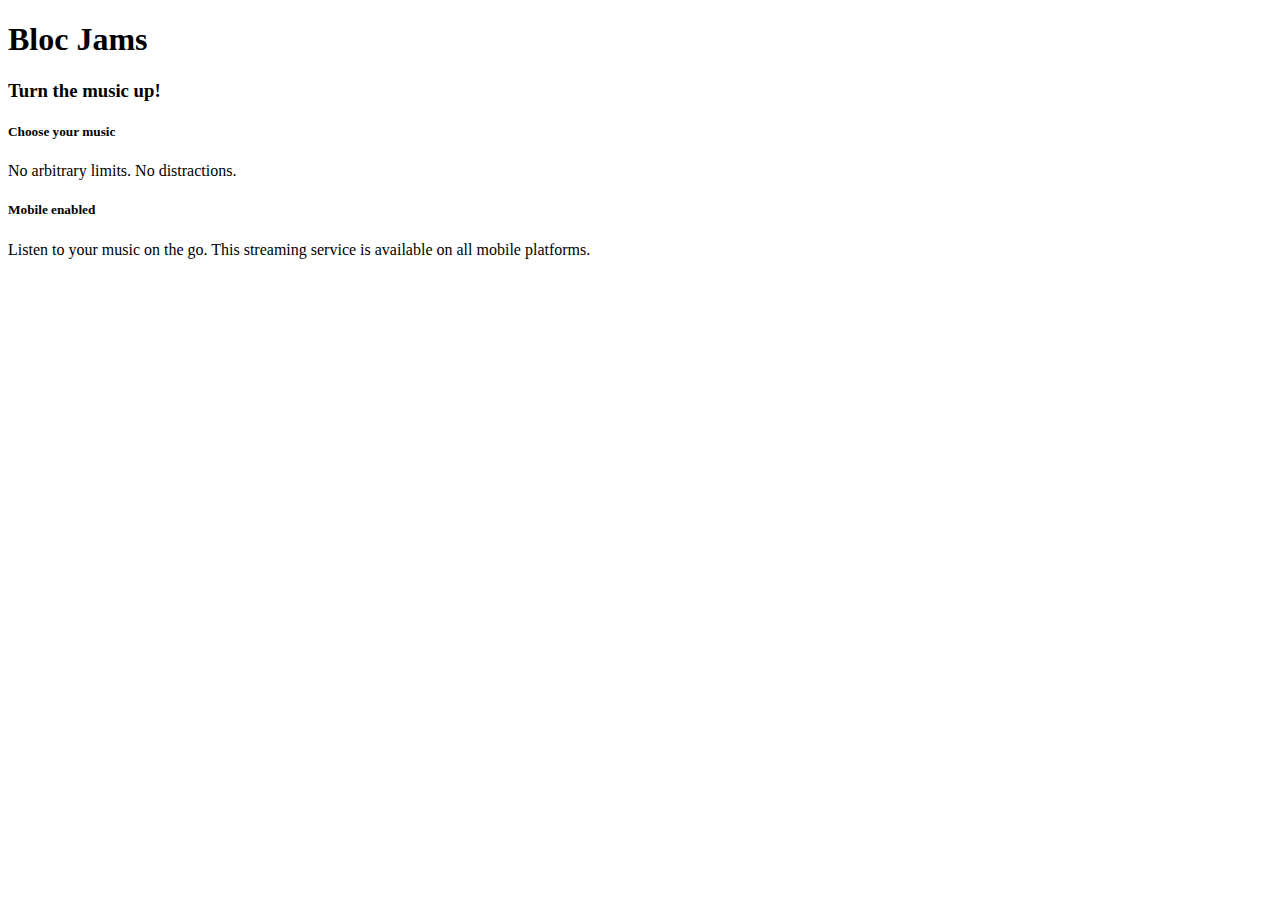
==== index.html @ 7e933cb6 "as-6-basic-structure: modified" ====
<!DOCTYPE html>
<html>
	<head>
		<title>Bloc Jams</title>
	</head>
	<body>
	
		<nav>
			
		</nav>
		
		<section> <!-- hero bar -->
			<h1>Bloc Jams</h1>
			<h3>Turn the music up!</h3>
		</section>
		
		<section> <!-- selling bar -->
			<div>
				<h5>Choose your music</h5>
				<p>No arbitrary limits. No distractions.</p>
			</div>
			<div>
				<h5>Mobile enabled</h5>
				<p>Listen to your music on the go. This streaming service is available on all mobile platforms.</p>
			</div>
		</section>
		
	</body>
</html>
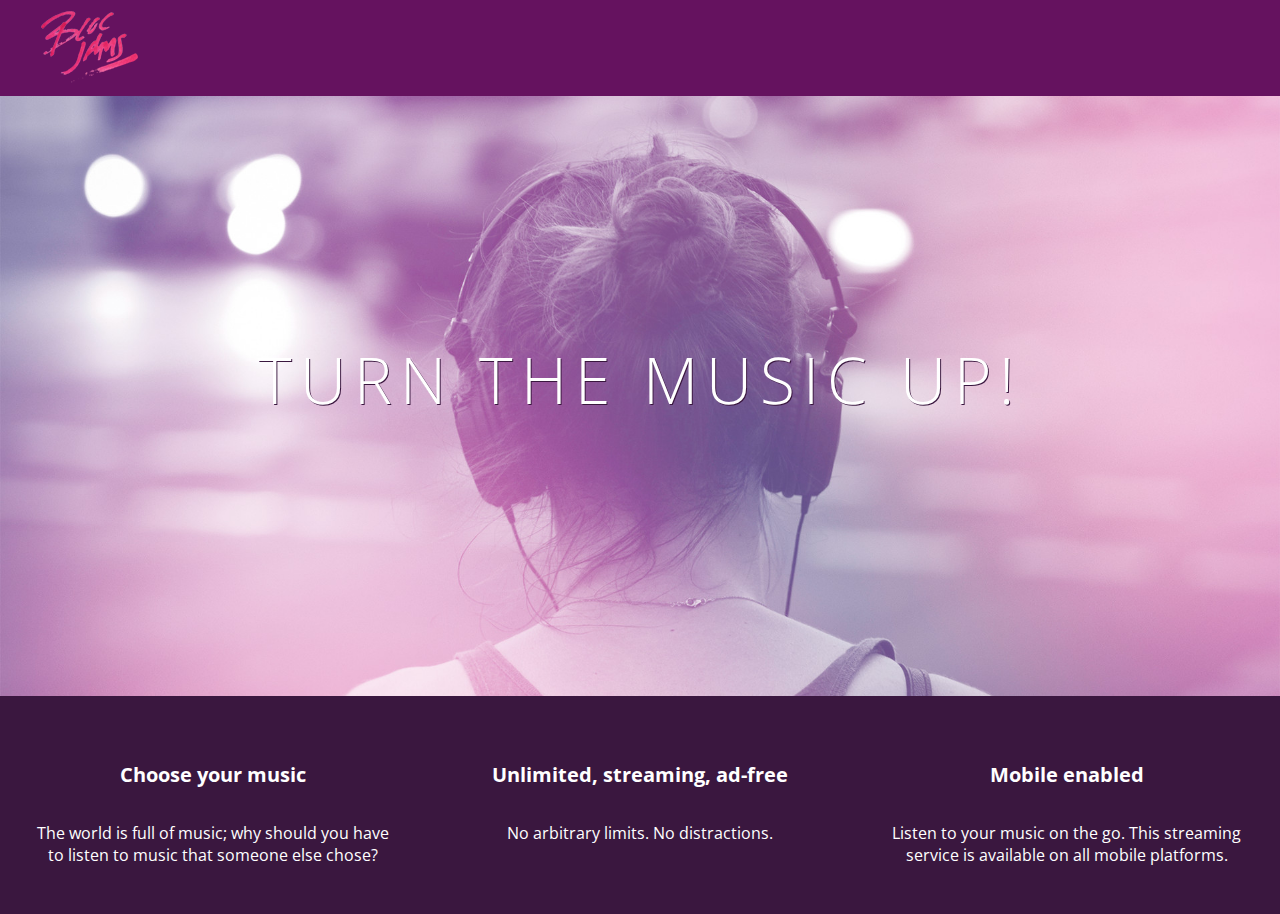
==== commit 65a9d380: "ch7-styles: completed" ====
--- a/index.html
+++ b/index.html
@@ -2,28 +2,41 @@
 <html>
 	<head>
 		<title>Bloc Jams</title>
+		<link rel="stylesheet" type="text/css" href="http://fonts.googleapis.com/css?family=Open+Sans:400,800,600,700,300">
+		<link rel="stylesheet" type="text/css" href="http://code.ionicframework.com/ionicons/2.0.1/css/ionicons.min.css">
+		<link rel="stylesheet" type="text/css" href="styles/normalize.css">
+		<link rel="stylesheet" type="text/css" href="styles/main.css">
 	</head>
-	<body>
+	<body class="landing">
 	
-		<nav>
-			
+		<nav class="navbar">
+			<img src="assets/images/bloc_jams_logo.png" alt="bloc jams logo" class="logo">
 		</nav>
 		
-		<section> <!-- hero bar -->
-			<h1>Bloc Jams</h1>
-			<h3>Turn the music up!</h3>
+		<section class="hero-content"> <!-- hero content -->
+			<h1 class="hero-title">Turn the music up!</h1>
 		</section>
 		
-		<section> <!-- selling bar -->
-			<div>
-				<h5>Choose your music</h5>
-				<p>No arbitrary limits. No distractions.</p>
+		<section class="selling-points"> <!-- selling points -->
+			<div class="point">
+        <span class="ion-music-note"></span>
+				<h5 class="point-title">Choose your music</h5>
+				<p class="point-description">The world is full of music; why should you have to listen to music that someone else chose?</p>
 			</div>
-			<div>
-				<h5>Mobile enabled</h5>
-				<p>Listen to your music on the go. This streaming service is available on all mobile platforms.</p>
+			<div class="point">
+        <span class="ion-radio-waves"></span>
+				<h5 class="point-title">Unlimited, streaming, ad-free</h5>
+				<p class="point-description">No arbitrary limits. No distractions.</p>
+			</div>
+			<div class="point">
+        <span class="ion-iphone"></span>
+				<h5 class="point-title">Mobile enabled</h5>
+				<p class="point-description">Listen to your music on the go. This streaming service is available on all mobile platforms.</p>
 			</div>
 		</section>
 		
+		<script>
+//			document.body.style.background = "yellow";
+		</script>
 	</body>
 </html>
--- a/styles/main.css
+++ b/styles/main.css
@@ -0,0 +1,79 @@
+html {
+	height: 100%;
+	font-size: 100%;
+}
+
+body {
+	font-family: 'Open Sans';
+	color: white;
+	min-height: 100%;
+}
+
+body.landing {
+	background-color: rgb(58,23,63);
+}
+
+.navbar {
+	padding: 0.5rem;
+	background-color: rgb(101,18,95);
+}
+
+.navbar .logo {
+	position: relative;
+	left: 2rem;
+}
+
+.hero-content {
+	position: relative;
+	min-height: 600px;
+	background-image: url(../assets/images/bloc_jams_bg.jpg);
+	background-repeat: no-repeat;
+	background-position: center center;
+	background-size: cover;
+}
+
+.hero-content .hero-title {
+	position: absolute;
+	top: 40%;
+	-webkit-transform: translateY(-50%);
+	-moz-transform: translateY(-50%);
+	-ms-transform: translateY(-50%);
+	transform: translateY(-50%); 
+	width: 100%;
+	text-align: center;
+	font-size: 4rem;
+	font-weight: 300;
+	text-transform: uppercase;
+	letter-spacing: 0.5rem;
+	text-shadow: 1px 1px 0px rgb(58,23,63);
+}
+
+.selling-points {
+  position: relative;
+  display: table;
+  width: 100%;
+  -webkit-box-sizing: border-box;
+  -moz-box-sizing: border-box;
+  box-sizing: border-box;
+}
+
+.point {
+  display: table-cell;
+  position: relative;
+  width: 33.3%;
+  padding: 2rem;
+  text-align: center;
+}
+
+.point .point-title {
+  font-size: 1.25rem;
+}
+
+.ion-music-note,
+.ion-radio-waves,
+.ion-iphone {
+  color: rgb(223,50,117);
+  font-size: 5rem;
+}
+
+
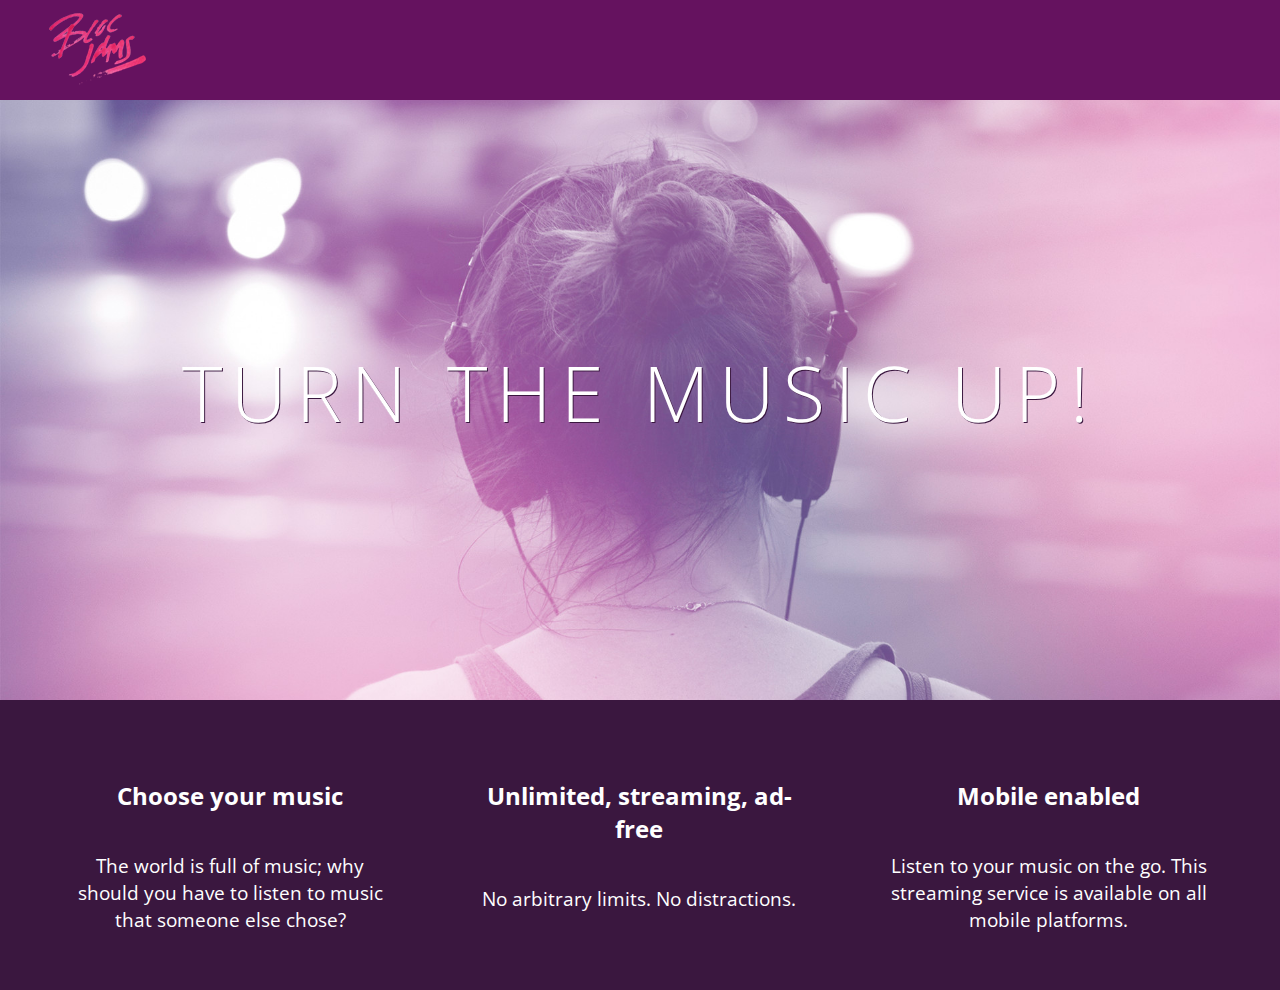
==== commit 69dbeb3f: "ch8-responsiveness: completed" ====
--- a/index.html
+++ b/index.html
@@ -2,10 +2,12 @@
 <html>
 	<head>
 		<title>Bloc Jams</title>
+		<meta name="viewport" content="width=device-width, initial-scale=1">
 		<link rel="stylesheet" type="text/css" href="http://fonts.googleapis.com/css?family=Open+Sans:400,800,600,700,300">
 		<link rel="stylesheet" type="text/css" href="http://code.ionicframework.com/ionicons/2.0.1/css/ionicons.min.css">
 		<link rel="stylesheet" type="text/css" href="styles/normalize.css">
 		<link rel="stylesheet" type="text/css" href="styles/main.css">
+		<link rel="stylesheet" type="text/css" href="styles/landing.css">
 	</head>
 	<body class="landing">
 	
@@ -17,18 +19,18 @@
 			<h1 class="hero-title">Turn the music up!</h1>
 		</section>
 		
-		<section class="selling-points"> <!-- selling points -->
-			<div class="point">
+		<section class="selling-points container"> <!-- selling points -->
+			<div class="point column third">
         <span class="ion-music-note"></span>
 				<h5 class="point-title">Choose your music</h5>
 				<p class="point-description">The world is full of music; why should you have to listen to music that someone else chose?</p>
 			</div>
-			<div class="point">
+			<div class="point column third">
         <span class="ion-radio-waves"></span>
 				<h5 class="point-title">Unlimited, streaming, ad-free</h5>
 				<p class="point-description">No arbitrary limits. No distractions.</p>
 			</div>
-			<div class="point">
+			<div class="point column third">
         <span class="ion-iphone"></span>
 				<h5 class="point-title">Mobile enabled</h5>
 				<p class="point-description">Listen to your music on the go. This streaming service is available on all mobile platforms.</p>
--- a/styles/main.css
+++ b/styles/main.css
@@ -1,3 +1,9 @@
+*, *::before, *::after {
+  -moz-box-sizing: border-box;
+  -webkit-box-sizing: border-box;
+  box-sizing: border-box;
+}
+
 html {
 	height: 100%;
 	font-size: 100%;
@@ -7,10 +13,6 @@
 	font-family: 'Open Sans';
 	color: white;
 	min-height: 100%;
-}
-
-body.landing {
-	background-color: rgb(58,23,63);
 }
 
 .navbar {
@@ -23,57 +25,32 @@
 	left: 2rem;
 }
 
-.hero-content {
-	position: relative;
-	min-height: 600px;
-	background-image: url(../assets/images/bloc_jams_bg.jpg);
-	background-repeat: no-repeat;
-	background-position: center center;
-	background-size: cover;
+.container {
+  margin: 0 auto;
+  max-width: 64rem;
 }
 
-.hero-content .hero-title {
-	position: absolute;
-	top: 40%;
-	-webkit-transform: translateY(-50%);
-	-moz-transform: translateY(-50%);
-	-ms-transform: translateY(-50%);
-	transform: translateY(-50%); 
-	width: 100%;
-	text-align: center;
-	font-size: 4rem;
-	font-weight: 300;
-	text-transform: uppercase;
-	letter-spacing: 0.5rem;
-	text-shadow: 1px 1px 0px rgb(58,23,63);
+/* Medium and small screens (640px) */
+@media (min-width: 640px) {
+  html { font-size: 112%; }
+  
+  .column {
+    float: left;
+    padding-left: 1rem;
+    padding-right: 1rem;
+  }
+  
+  .column.full { width: 100%; }
+  .column.two-thirds { width: 66.7%; }
+  .column.half { width: 50%; }
+  .column.third { width: 33.3%; }
+  .column.fourth { width: 25%; }
+  .column.flow-opposite { float: right; }
 }
 
-.selling-points {
-  position: relative;
-  display: table;
-  width: 100%;
-  -webkit-box-sizing: border-box;
-  -moz-box-sizing: border-box;
-  box-sizing: border-box;
-}
-
-.point {
-  display: table-cell;
-  position: relative;
-  width: 33.3%;
-  padding: 2rem;
-  text-align: center;
-}
-
-.point .point-title {
-  font-size: 1.25rem;
-}
-
-.ion-music-note,
-.ion-radio-waves,
-.ion-iphone {
-  color: rgb(223,50,117);
-  font-size: 5rem;
+/* Large screens (1024px) */
+@media (min-width: 1024px) {
+  html { font-size: 120%; }
 }
 
 
--- a/styles/landing.css
+++ b/styles/landing.css
@@ -0,0 +1,49 @@
+body.landing {
+	background-color: rgb(58,23,63);
+}
+
+.hero-content {
+	position: relative;
+	min-height: 600px;
+	background-image: url(../assets/images/bloc_jams_bg.jpg);
+	background-repeat: no-repeat;
+	background-position: center center;
+	background-size: cover;
+}
+
+.hero-content .hero-title {
+	position: absolute;
+	top: 40%;
+	-webkit-transform: translateY(-50%);
+	-moz-transform: translateY(-50%);
+	-ms-transform: translateY(-50%);
+	transform: translateY(-50%); 
+	width: 100%;
+	text-align: center;
+	font-size: 4rem;
+	font-weight: 300;
+	text-transform: uppercase;
+	letter-spacing: 0.5rem;
+	text-shadow: 1px 1px 0px rgb(58,23,63);
+}
+
+.selling-points {
+  position: relative;
+}
+
+.point {
+  position: relative;
+  padding: 2rem;
+  text-align: center;
+}
+
+.point .point-title {
+  font-size: 1.25rem;
+}
+
+.ion-music-note,
+.ion-radio-waves,
+.ion-iphone {
+  color: rgb(223,50,117);
+  font-size: 5rem;
+}
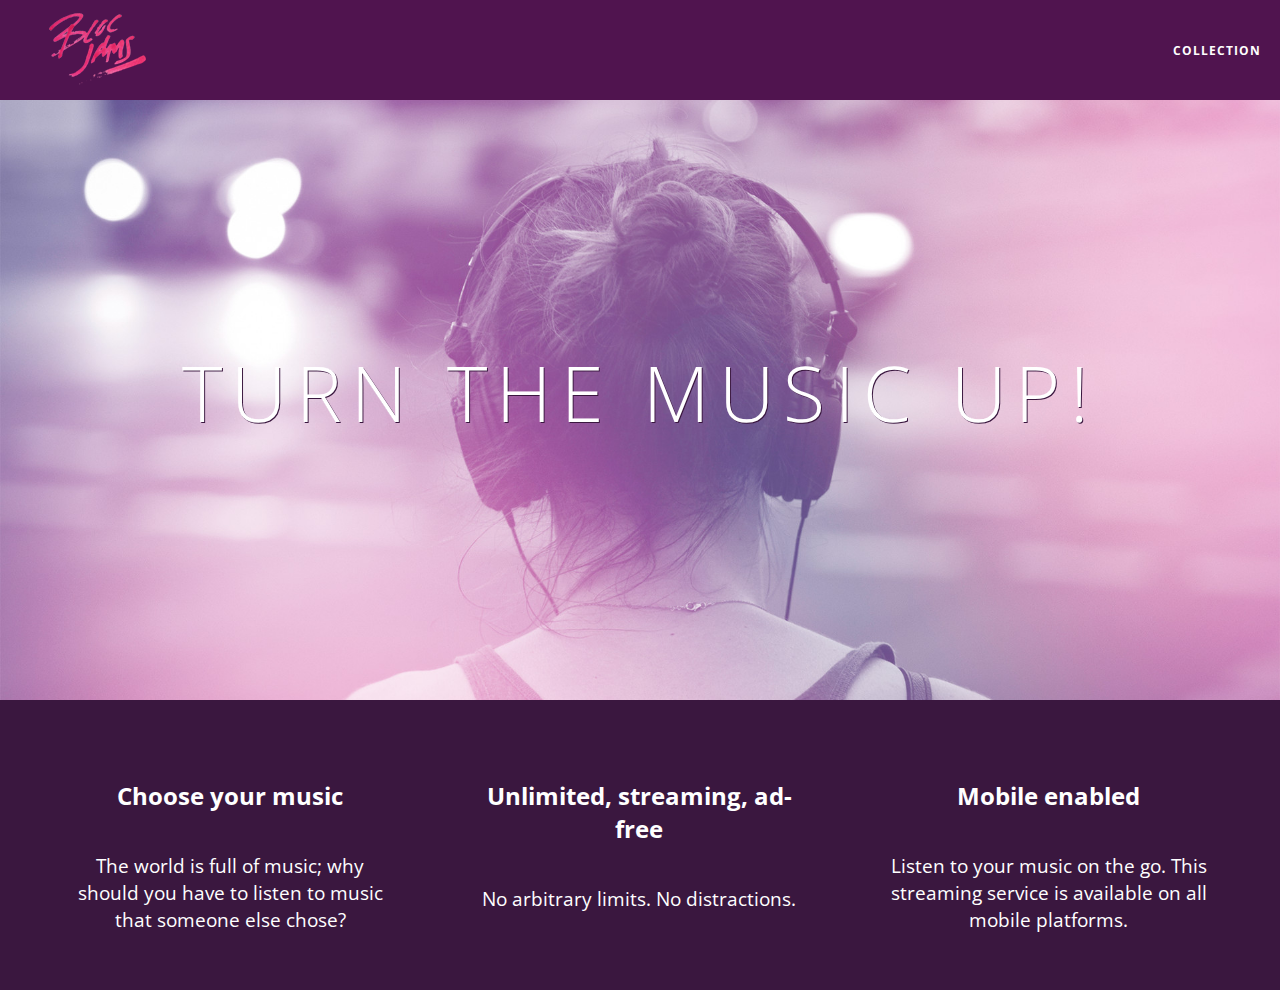
==== commit 7c3f9107: "ch9-collection-view: completed" ====
--- a/index.html
+++ b/index.html
@@ -10,16 +10,21 @@
 		<link rel="stylesheet" type="text/css" href="styles/landing.css">
 	</head>
 	<body class="landing">
-	
+
 		<nav class="navbar">
-			<img src="assets/images/bloc_jams_logo.png" alt="bloc jams logo" class="logo">
+		  <a href="index.html" class="logo">
+        <img src="assets/images/bloc_jams_logo.png" alt="bloc jams logo">
+		  </a>
+		  <div class="links-container">
+        <a href="collection.html" class="navbar-link">collection</a>
+		  </div>
 		</nav>
-		
+
 		<section class="hero-content"> <!-- hero content -->
 			<h1 class="hero-title">Turn the music up!</h1>
 		</section>
-		
-		<section class="selling-points container"> <!-- selling points -->
+
+		<section class="selling-points container clearfix"> <!-- selling points -->
 			<div class="point column third">
         <span class="ion-music-note"></span>
 				<h5 class="point-title">Choose your music</h5>
@@ -36,7 +41,7 @@
 				<p class="point-description">Listen to your music on the go. This streaming service is available on all mobile platforms.</p>
 			</div>
 		</section>
-		
+
 		<script>
 //			document.body.style.background = "yellow";
 		</script>
--- a/styles/main.css
+++ b/styles/main.css
@@ -16,13 +16,46 @@
 }
 
 .navbar {
+  position: relative;
 	padding: 0.5rem;
-	background-color: rgb(101,18,95);
+	background-color: rgb(101,18,95,0.5);
+  z-index: 1;
 }
 
 .navbar .logo {
 	position: relative;
 	left: 2rem;
+  cursor: pointer;
+}
+
+.navbar .links-container {
+  display: table;
+  position: absolute;
+  top: 0;
+  right: 0;
+  height: 100px;
+  color: white;
+  text-decoration: none;
+}
+
+.links-container .navbar-link {
+  display: table-cell;
+  position: relative;
+  height: 100%;
+  padding-left: 1rem;
+  padding-right: 1rem;
+  vertical-align: middle;
+  color: white;
+  font-size: 0.625rem;
+  letter-spacing: 0.05rem;
+  font-weight: 700;
+  text-transform: uppercase;
+  text-decoration: none;
+  cursor: pointer;
+}
+
+.links-container .navbar-link:hover {
+  color: rgb(233,50,117);
 }
 
 .container {
@@ -33,13 +66,13 @@
 /* Medium and small screens (640px) */
 @media (min-width: 640px) {
   html { font-size: 112%; }
-  
+
   .column {
     float: left;
     padding-left: 1rem;
     padding-right: 1rem;
   }
-  
+
   .column.full { width: 100%; }
   .column.two-thirds { width: 66.7%; }
   .column.half { width: 50%; }
@@ -53,4 +86,12 @@
   html { font-size: 120%; }
 }
 
+.clearfix::before,
+.clearfix::after {
+  content: " ";
+  display: table;
+}
 
+.clearfix::after {
+  clear: both;
+}
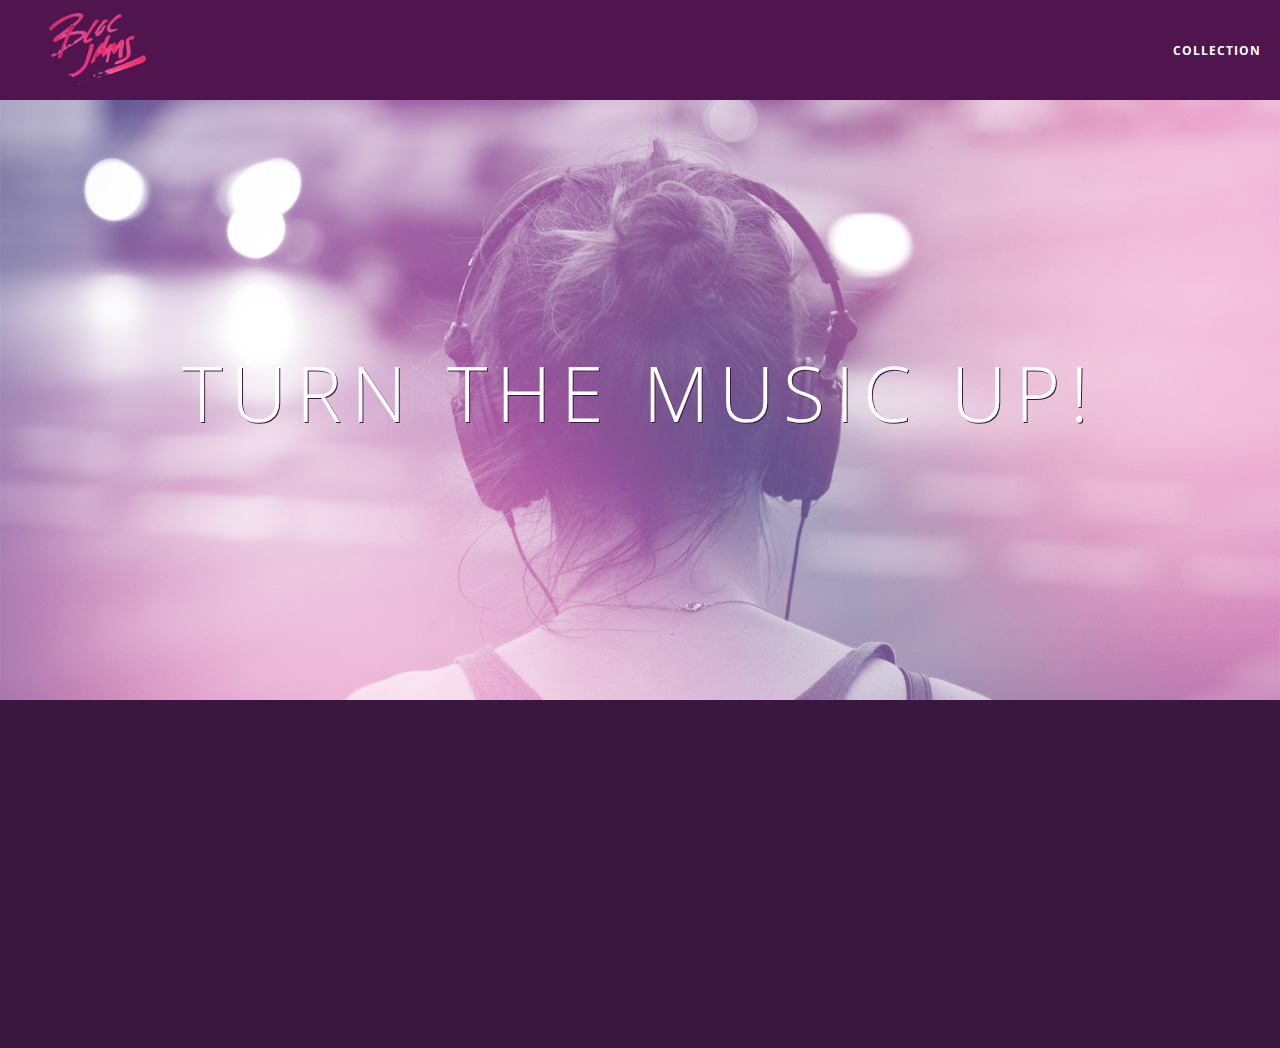
==== commit a73f21ed: "ch22-animation: completed" ====
--- a/index.html
+++ b/index.html
@@ -42,8 +42,6 @@
 			</div>
 		</section>
 
-		<script>
-//			document.body.style.background = "yellow";
-		</script>
+		<script src="scripts/landing.js"></script>
 	</body>
 </html>
--- a/styles/main.css
+++ b/styles/main.css
@@ -58,9 +58,18 @@
   color: rgb(233,50,117);
 }
 
+.links-container .navbar-link:active {
+  color: rgb(233,50,117);
+  background-color: white;
+}
+
 .container {
   margin: 0 auto;
   max-width: 64rem;
+}
+
+.container.narrow {
+  max-width: 56rem;
 }
 
 /* Medium and small screens (640px) */
--- a/styles/landing.css
+++ b/styles/landing.css
@@ -17,7 +17,7 @@
 	-webkit-transform: translateY(-50%);
 	-moz-transform: translateY(-50%);
 	-ms-transform: translateY(-50%);
-	transform: translateY(-50%); 
+	transform: translateY(-50%);
 	width: 100%;
 	text-align: center;
 	font-size: 4rem;
@@ -35,6 +35,16 @@
   position: relative;
   padding: 2rem;
   text-align: center;
+	opacity: 0;
+	-webkit-transform: scaleX(0.9) translateY(3rem);
+	-moz-transform: scaleX(0.9) translateY(3rem);
+	transform: scaleX(0.9) translateY(3rem);
+	-webkit-transition: all 0.25s ease-in-out;
+	-moz-transition: all 0.25s ease-in-out;
+	transition: all 0.25s ease-in-out;
+	-webkit-transition-delay: 0.2s;
+	-moz-transition-delay: 0.2s;
+	transition-delay: 0.2s;
 }
 
 .point .point-title {
